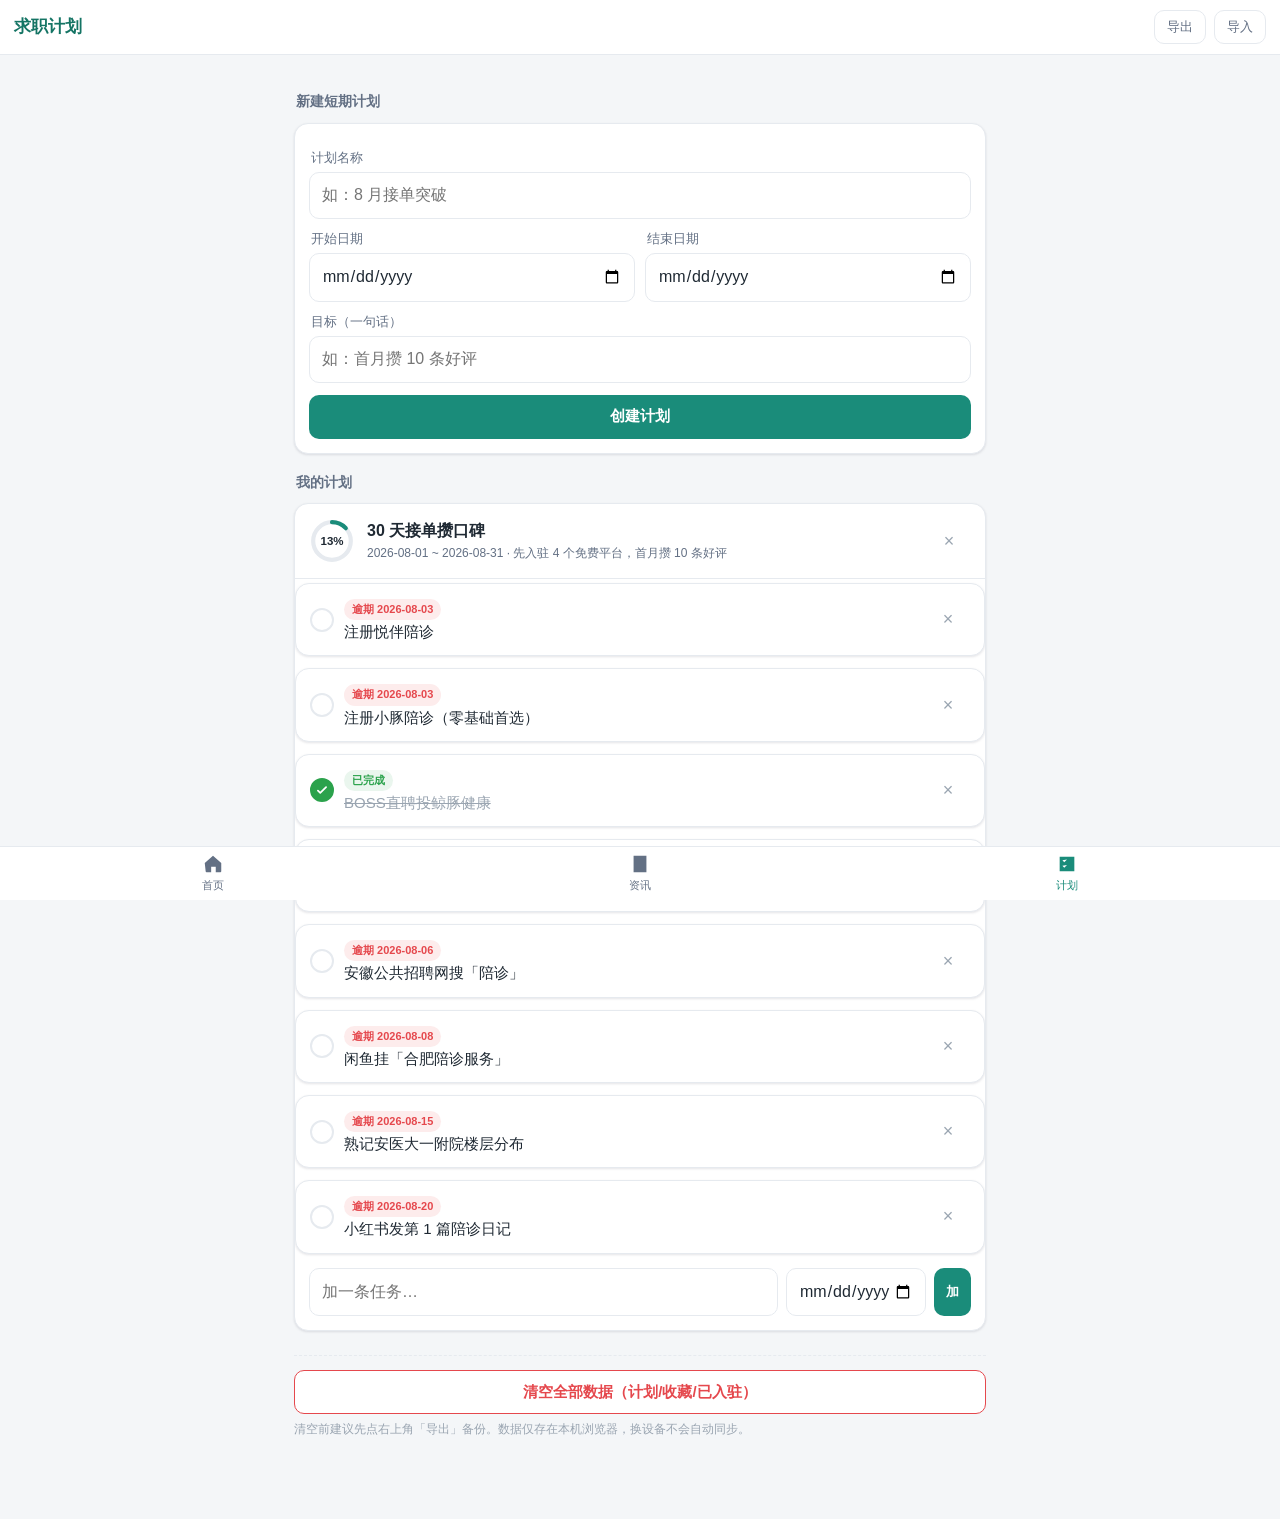
==== plan.html @ 1b73c47b "init: 帮老弟找工作 纯HTML工作台 V1 + 自动更新引擎" ====
<!DOCTYPE html>
<html lang="zh-CN">
<head>
  <meta charset="UTF-8">
  <meta name="viewport" content="width=device-width, initial-scale=1, viewport-fit=cover">
  <meta name="theme-color" content="#1A8C7A">
  <title>帮老弟找工作 · 求职计划</title>
  <link rel="stylesheet" href="assets/css/base.css">
  <link rel="stylesheet" href="assets/css/layout.css">
  <link rel="stylesheet" href="assets/css/components.css">
</head>
<body>
  <header class="topbar">
    <div class="topbar__title">求职计划</div>
    <div class="topbar__actions">
      <button class="iconbtn" id="btnExport">导出</button>
      <button class="iconbtn" id="btnImport">导入</button>
    </div>
  </header>

  <main class="container">
    <!-- 新建计划 -->
    <section class="section">
      <div class="section__title">新建短期计划</div>
      <form class="form-card" id="newPlan">
        <label>计划名称</label>
        <input name="title" placeholder="如：8 月接单突破" required>
        <div style="display:flex;gap:10px">
          <div style="flex:1"><label>开始日期</label><input name="start" type="date" required></div>
          <div style="flex:1"><label>结束日期</label><input name="end" type="date" required></div>
        </div>
        <label>目标（一句话）</label>
        <input name="goal" placeholder="如：首月攒 10 条好评">
        <button class="btn btn--block" type="submit" style="margin-top:12px">创建计划</button>
      </form>
    </section>

    <!-- 计划列表 -->
    <section class="section">
      <div class="section__title">我的计划</div>
      <div id="planList"></div>
    </section>

    <!-- 危险区：清空数据 -->
    <section class="danger-zone">
      <button class="btn btn--danger btn--block" id="btnClear">清空全部数据（计划/收藏/已入驻）</button>
      <p class="hint">清空前建议先点右上角「导出」备份。数据仅存在本机浏览器，换设备不会自动同步。</p>
    </section>
  </main>

  <input type="file" id="fileImport" accept="application/json" style="display:none">

  <nav class="tabbar">
    <a class="tab" data-nav="home" href="index.html"><svg viewBox="0 0 24 24"><path d="M3 11l9-8 9 8v9a1 1 0 0 1-1 1h-5v-6H10v6H5a1 1 0 0 1-1-1z"/></svg><span>首页</span></a>
    <a class="tab" data-nav="info" href="info.html"><svg viewBox="0 0 24 24"><path d="M5 3h14v18H5zM8 7h8v2H8zM8 11h8v2H8zM8 15h5v2H8z"/></svg><span>资讯</span></a>
    <a class="tab" data-nav="plan" href="plan.html"><svg viewBox="0 0 24 24"><path d="M4 4h16v16H4zM7 8l2 2 3-3M7 14l2 2 3-3M14 9h3v2h-3zM14 15h3v2h-3z"/></svg><span>计划</span></a>
  </nav>

  <script src="assets/js/store.js"></script>
  <script src="assets/js/app.js"></script>
  <script src="assets/js/plan.js"></script>
</body>
</html>
---- assets/css/base.css ----
/* =========================================================
 * base.css —— 设计变量 / 重置 / 基础排版
 * 维护：改配色改 :root；改全局字体/边距看 body
 * ======================================================= */
:root{
  /* 主色：医疗陪伴感 青绿 */
  --c-primary:#1A8C7A;
  --c-primary-d:#147464;
  --c-accent:#2F6FED;
  /* 状态色：红=逾期/支出，绿=完成/收入，橙=提醒 */
  --c-danger:#E5484D;
  --c-success:#2BA24C;
  --c-warn:#E8941A;
  /* 中性 */
  --bg:#F4F6F8;
  --card:#FFFFFF;
  --text:#1F2933;
  --text-2:#637084;
  --text-3:#9AA5B1;
  --line:#E6EAEF;
  /* 形状 */
  --radius:14px;
  --radius-sm:10px;
  --shadow:0 1px 3px rgba(20,30,50,.08),0 1px 2px rgba(20,30,50,.04);
  /* 最小点击区（移动端铁律） */
  --tap:44px;
}

*{box-sizing:border-box;margin:0;padding:0}
html{-webkit-text-size-adjust:100%;-webkit-tap-highlight-color:transparent}
body{
  font-family:-apple-system,BlinkMacSystemFont,"Segoe UI",Roboto,"PingFang SC","Microsoft YaHei",sans-serif;
  background:var(--bg);
  color:var(--text);
  font-size:15px;
  line-height:1.55;
  /* 给底部 Tab 留空间 + 适配安全区 */
  padding-bottom:calc(64px + env(safe-area-inset-bottom));
}
a{color:inherit;text-decoration:none}
img{max-width:100%}

/* 输入框：字号≥16px 防止 iOS 自动放大 */
input,select,textarea{
  font:inherit;
  font-size:16px;
  color:var(--text);
  width:100%;
  padding:10px 12px;
  border:1px solid var(--line);
  border-radius:var(--radius-sm);
  background:#fff;
  outline:none;
}
input:focus,select:focus,textarea:focus{border-color:var(--c-primary)}
textarea{resize:vertical;min-height:64px}
label{display:block;font-size:13px;color:var(--text-2);margin:10px 2px 4px}
---- assets/css/layout.css ----
/* =========================================================
 * layout.css —— 布局 / 响应式断点 / 顶栏 / 底部Tab
 * 维护：容器宽度改 .container；响应式断点统一在文件底部
 * ======================================================= */
.container{max-width:720px;margin:0 auto;padding:12px 14px 16px}

/* 顶部栏：置顶，含标题 + 备份按钮 */
.topbar{
  position:sticky;top:0;z-index:20;background:#fff;
  border-bottom:1px solid var(--line);
  display:flex;align-items:center;justify-content:space-between;
  padding:10px 14px;
  padding-top:calc(10px + env(safe-area-inset-top));
}
.topbar__title{font-weight:700;font-size:17px;color:var(--c-primary-d)}
.topbar__actions{display:flex;gap:8px}

/* 区块标题 */
.section{margin-top:18px}
.section__title{
  font-size:14px;color:var(--text-2);font-weight:600;
  margin:0 2px 10px;display:flex;align-items:center;gap:6px;
}
.section__title .count{
  margin-left:auto;font-size:12px;color:var(--text-3);font-weight:500;
}

/* 底部 Tab 导航（移动端） */
.tabbar{
  position:fixed;left:0;right:0;bottom:0;z-index:30;
  background:#fff;border-top:1px solid var(--line);
  display:flex;
  padding-bottom:env(safe-area-inset-bottom);
}
.tab{
  flex:1;display:flex;flex-direction:column;align-items:center;justify-content:center;
  gap:2px;min-height:var(--tap);color:var(--text-2);
  font-size:11px;padding:6px 0;
}
.tab svg{width:22px;height:22px;fill:currentColor}
.tab.is-active{color:var(--c-primary)}
.tab.is-active svg{fill:var(--c-primary)}

/* 两列网格（统计卡），桌面变三列 */
.grid2{display:grid;grid-template-columns:1fr 1fr;gap:12px}
.grid3{display:grid;grid-template-columns:1fr 1fr 1fr;gap:10px}

/* 快捷入口大按钮 */
.quick{display:grid;grid-template-columns:1fr 1fr;gap:12px}

/* 筛选 Tab：窄屏横向滚动 */
.filters{
  display:flex;gap:8px;overflow-x:auto;
  padding:2px 0 6px;-webkit-overflow-scrolling:touch;
  scrollbar-width:none;
}
.filters::-webkit-scrollbar{display:none}

/* ===== 响应式：≥768px 桌面 ===== */
@media(min-width:768px){
  .grid2{grid-template-columns:repeat(3,1fr)}
  .quick{grid-template-columns:repeat(3,1fr)}
  /* 桌面也可保留底部 Tab，这里仅放大间距 */
  .container{padding-top:18px}
}
---- assets/css/components.css ----
/* =========================================================
 * components.css —— 卡片 / 按钮 / 标签 / 进度环 / 列表 / 表单
 * 维护：新增组件样式放这里，类名用 BEM（block__el--mod）
 * ======================================================= */

/* 卡片 */
.card{
  background:var(--card);border:1px solid var(--line);
  border-radius:var(--radius);padding:14px;box-shadow:var(--shadow);
}
.card + .card{margin-top:12px}

/* 按钮 */
.btn{
  display:inline-flex;align-items:center;justify-content:center;gap:6px;
  min-height:var(--tap);padding:0 16px;
  border:none;border-radius:var(--radius-sm);
  background:var(--c-primary);color:#fff;font-size:15px;font-weight:600;
  cursor:pointer;
}
.btn:active{background:var(--c-primary-d)}
.btn--block{width:100%}
.btn--ghost{background:#fff;color:var(--c-primary);border:1px solid var(--c-primary)}
.btn--danger{background:#fff;color:var(--c-danger);border:1px solid var(--c-danger)}
.btn--sm{min-height:34px;padding:0 12px;font-size:13px}

/* 顶部小图标按钮（导出/导入） */
.iconbtn{
  min-height:34px;padding:0 12px;border-radius:var(--radius-sm);
  border:1px solid var(--line);background:#fff;color:var(--text-2);
  font-size:13px;cursor:pointer;
}
.iconbtn:active{background:var(--bg)}

/* 徽标 / 标签 */
.badge{
  display:inline-flex;align-items:center;
  font-size:11px;font-weight:600;padding:2px 8px;border-radius:999px;
  background:#EAF6F3;color:var(--c-primary-d);
}
.badge--hot{background:#FDECEC;color:var(--c-danger)}
.badge--warn{background:#FDF3E3;color:var(--c-warn)}
.badge--overdue{background:#FDECEC;color:var(--c-danger)}
.badge--today{background:#EAF1FE;color:var(--c-accent)}
.badge--done{background:#EAF6EE;color:var(--c-success)}

/* 筛选可点标签 */
.chip{
  flex:0 0 auto;min-height:36px;padding:0 14px;
  border:1px solid var(--line);border-radius:999px;
  background:#fff;color:var(--text-2);font-size:13px;cursor:pointer;white-space:nowrap;
}
.chip.is-active{background:var(--c-primary);color:#fff;border-color:var(--c-primary)}

/* 进度环（内联 SVG） */
.ring{width:46px;height:46px;flex:0 0 auto}
.ring__bg{fill:none;stroke:var(--line);stroke-width:4}
.ring__fg{fill:none;stroke:var(--c-primary);stroke-width:4;stroke-linecap:round;transition:stroke-dashoffset .4s}
.ring__txt{font-size:11px;text-anchor:middle;fill:var(--text);font-weight:600}

/* 星级 */
.stars{display:inline-flex;gap:1px}
.star{width:14px;height:14px;fill:var(--line)}
.star--on{fill:var(--c-warn)}

/* 资讯卡 */
.info-card{position:relative}
.info-card__head{display:flex;align-items:center;gap:8px;flex-wrap:wrap}
.info-card__name{font-size:16px;font-weight:700}
.info-card__row{margin-top:8px;font-size:13px;color:var(--text-2);display:flex;gap:6px}
.info-card__row b{color:var(--text);font-weight:600;flex:0 0 64px}
.info-card__note{margin-top:8px;font-size:12px;color:var(--text-3);background:var(--bg);padding:6px 8px;border-radius:8px}
.info-card__acts{margin-top:10px;display:flex;gap:8px}
.mini-toggle{
  flex:1;min-height:38px;border:1px solid var(--line);border-radius:var(--radius-sm);
  background:#fff;color:var(--text-2);font-size:13px;cursor:pointer;
}
.mini-toggle.is-on{background:var(--c-primary);color:#fff;border-color:var(--c-primary)}

/* 任务行 */
.task{display:flex;align-items:center;gap:10px;padding:12px 14px}
.task__check{
  width:24px;height:24px;border-radius:50%;border:2px solid var(--line);
  flex:0 0 auto;cursor:pointer;display:flex;align-items:center;justify-content:center;
}
.task__check.is-done{border-color:var(--c-success);background:var(--c-success)}
.task__check.is-done svg{fill:#fff}
.task__body{flex:1;min-width:0}
.task__text{font-size:15px}
.task.is-done .task__text{color:var(--text-3);text-decoration:line-through}
.task__meta{font-size:12px;color:var(--text-3);margin-top:2px}
.task__del{color:var(--text-3);min-width:var(--tap);min-height:var(--tap);background:none;border:none;cursor:pointer;font-size:18px}

/* 今日待处理项 */
.today-item{display:flex;align-items:center;gap:10px;padding:12px 14px}
.today-item__body{flex:1}
.today-item__plan{font-size:11px;color:var(--text-3)}

/* 空状态 */
.empty{text-align:center;color:var(--text-3);padding:28px 12px;font-size:14px}

/* 统计卡 */
.stat{background:#fff;border:1px solid var(--line);border-radius:var(--radius);padding:14px;text-align:center;box-shadow:var(--shadow)}
.stat__num{font-size:24px;font-weight:700;color:var(--c-primary)}
.stat__label{font-size:12px;color:var(--text-2);margin-top:2px}

/* 快捷入口 */
.quick__item{
  background:#fff;border:1px solid var(--line);border-radius:var(--radius);
  padding:16px 14px;display:flex;align-items:center;gap:10px;box-shadow:var(--shadow);
}
.quick__item svg{width:26px;height:26px;fill:var(--c-primary);flex:0 0 auto}
.quick__item b{font-size:15px}
.quick__item span{display:block;font-size:11px;color:var(--text-2)}

/* 表单块 */
.form-card{background:#fff;border:1px solid var(--line);border-radius:var(--radius);padding:14px;box-shadow:var(--shadow)}
.hint{font-size:12px;color:var(--text-3);margin-top:6px}
.danger-zone{margin-top:24px;border-top:1px dashed var(--line);padding-top:14px}
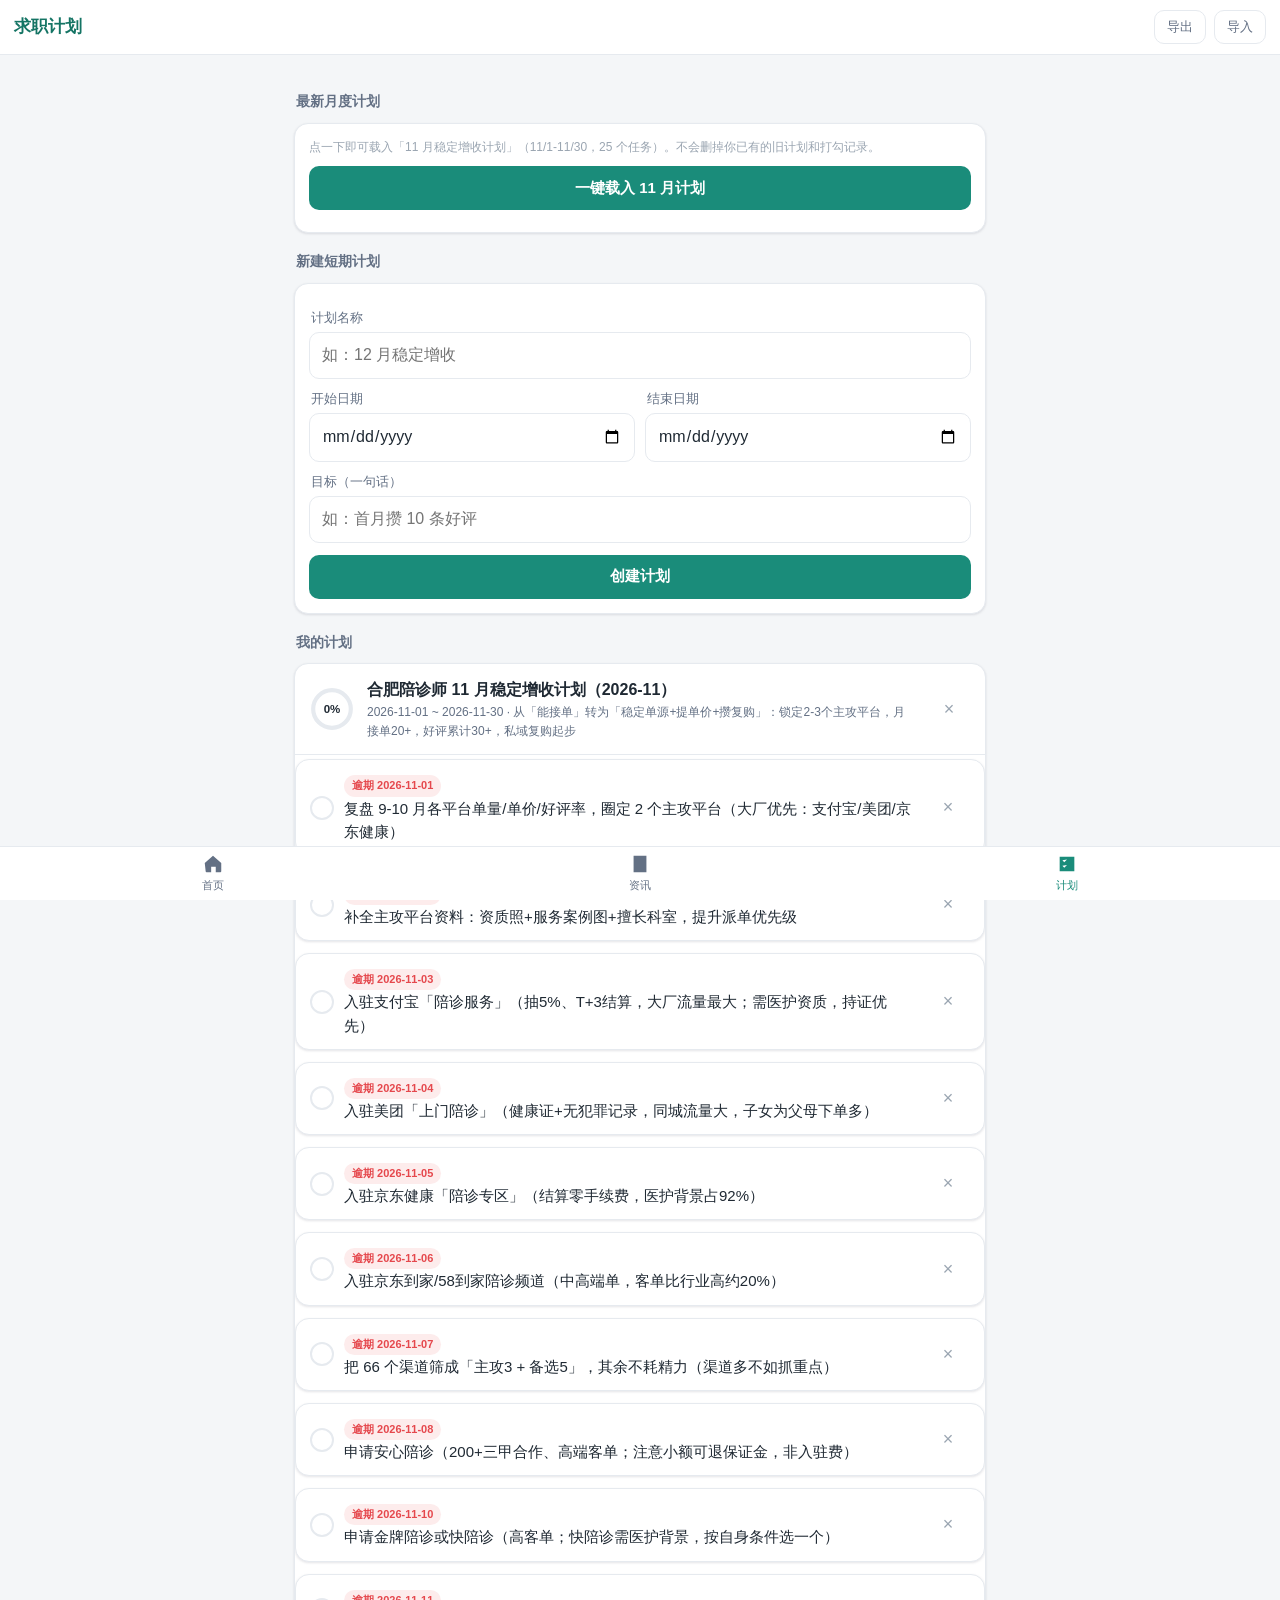
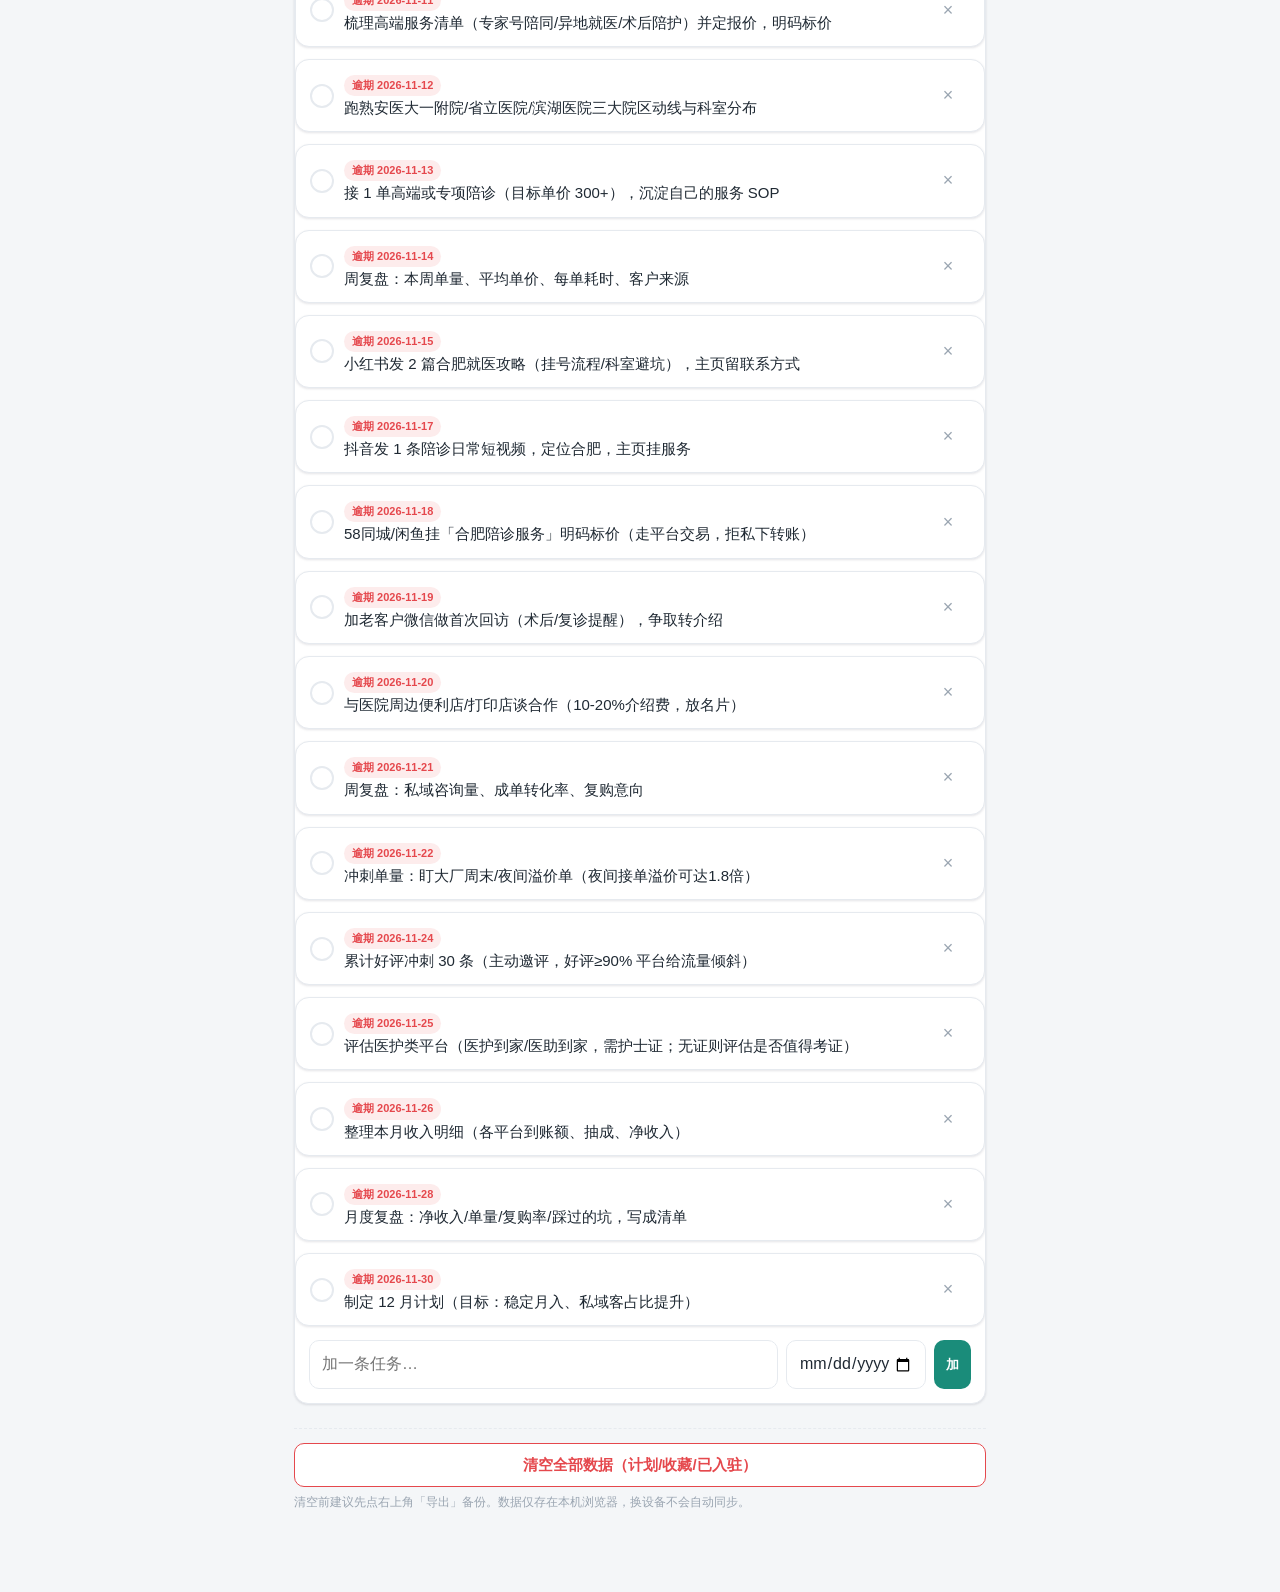
==== commit f9e87e6e: "feat: 11月计划整体更新（25任务）+ 一键载入按钮 + 月度生成脚本" ====
--- a/plan.html
+++ b/plan.html
@@ -19,12 +19,22 @@
   </header>
 
   <main class="container">
+    <!-- 一键载入最新月度计划（不删已有计划与打勾记录） -->
+    <section class="section">
+      <div class="section__title">最新月度计划</div>
+      <div class="form-card">
+        <p class="hint" style="margin:0 0 10px">点一下即可载入「11 月稳定增收计划」（11/1-11/30，25 个任务）。不会删掉你已有的旧计划和打勾记录。</p>
+        <button class="btn btn--block" id="btnLoadMonth" type="button">一键载入 11 月计划</button>
+        <p class="hint" id="loadMonthMsg" style="margin:8px 0 0"></p>
+      </div>
+    </section>
+
     <!-- 新建计划 -->
     <section class="section">
       <div class="section__title">新建短期计划</div>
       <form class="form-card" id="newPlan">
         <label>计划名称</label>
-        <input name="title" placeholder="如：8 月接单突破" required>
+        <input name="title" placeholder="如：12 月稳定增收" required>
         <div style="display:flex;gap:10px">
           <div style="flex:1"><label>开始日期</label><input name="start" type="date" required></div>
           <div style="flex:1"><label>结束日期</label><input name="end" type="date" required></div>
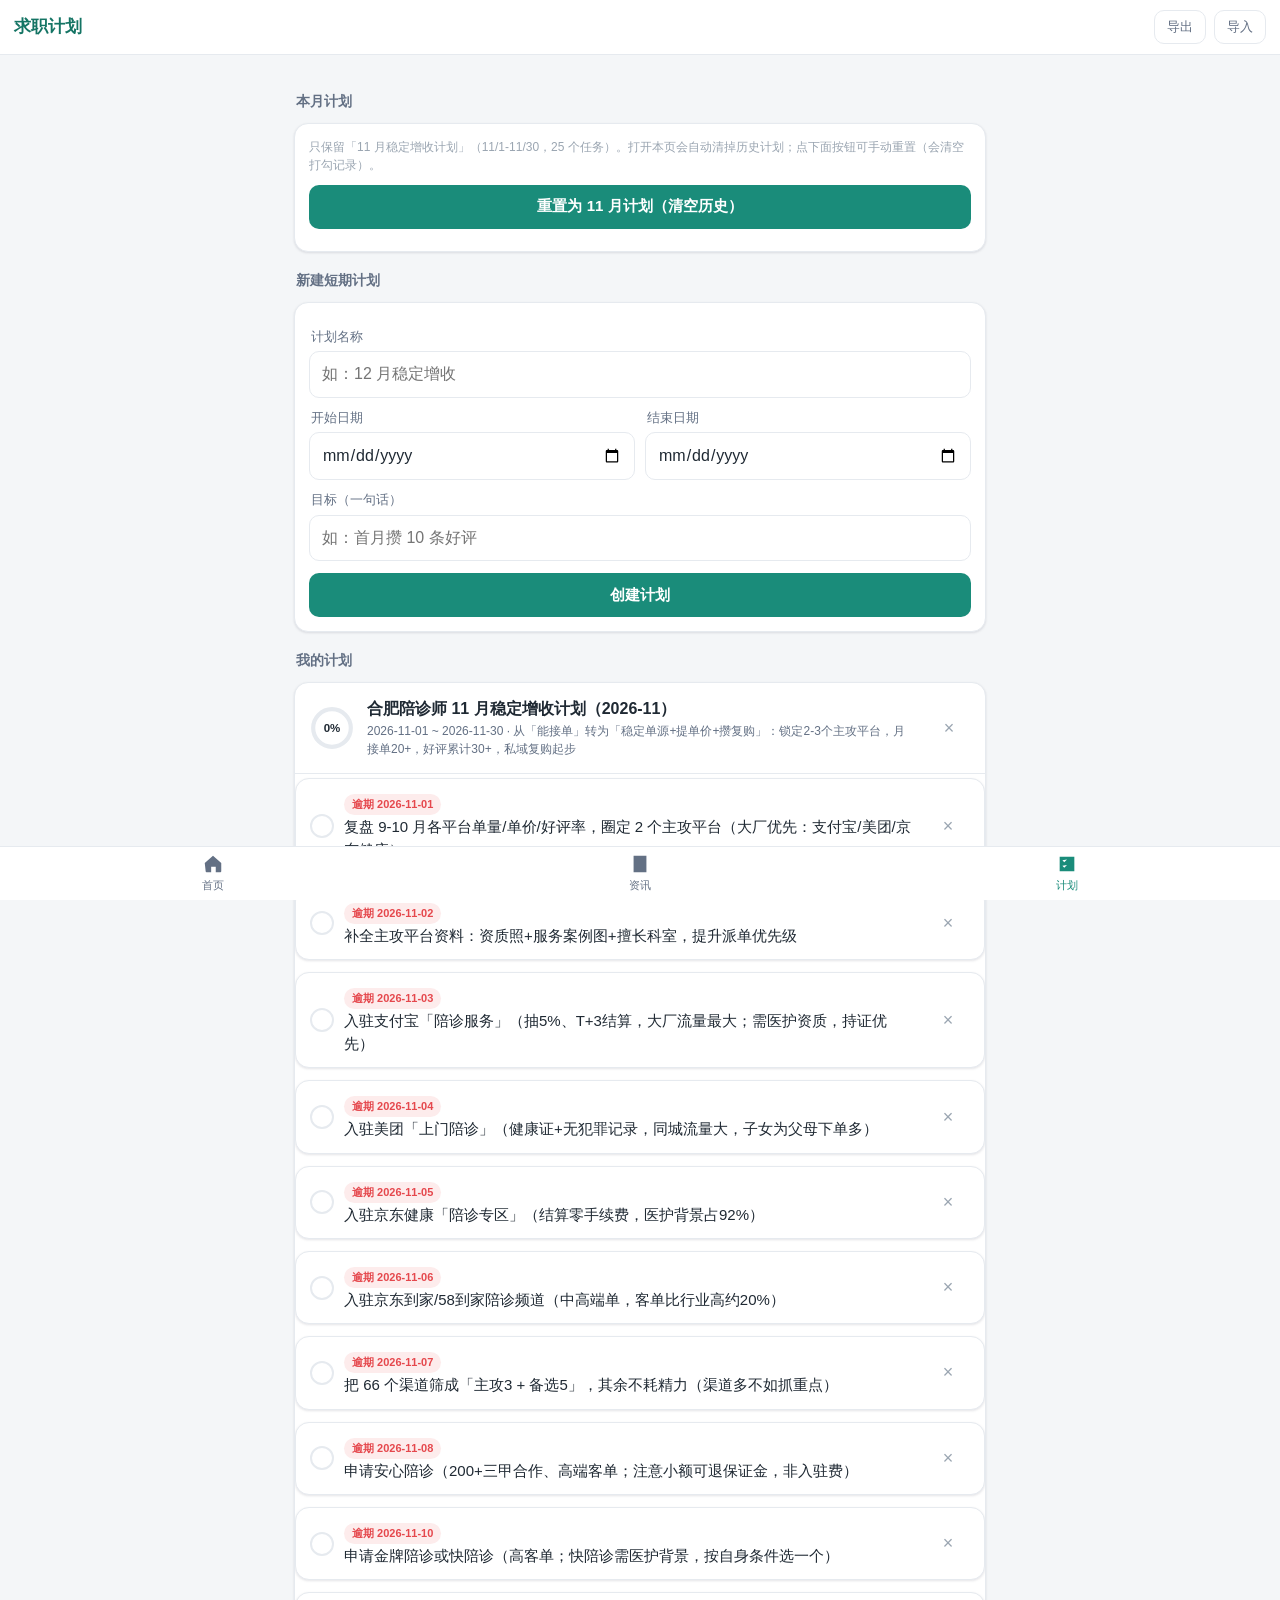
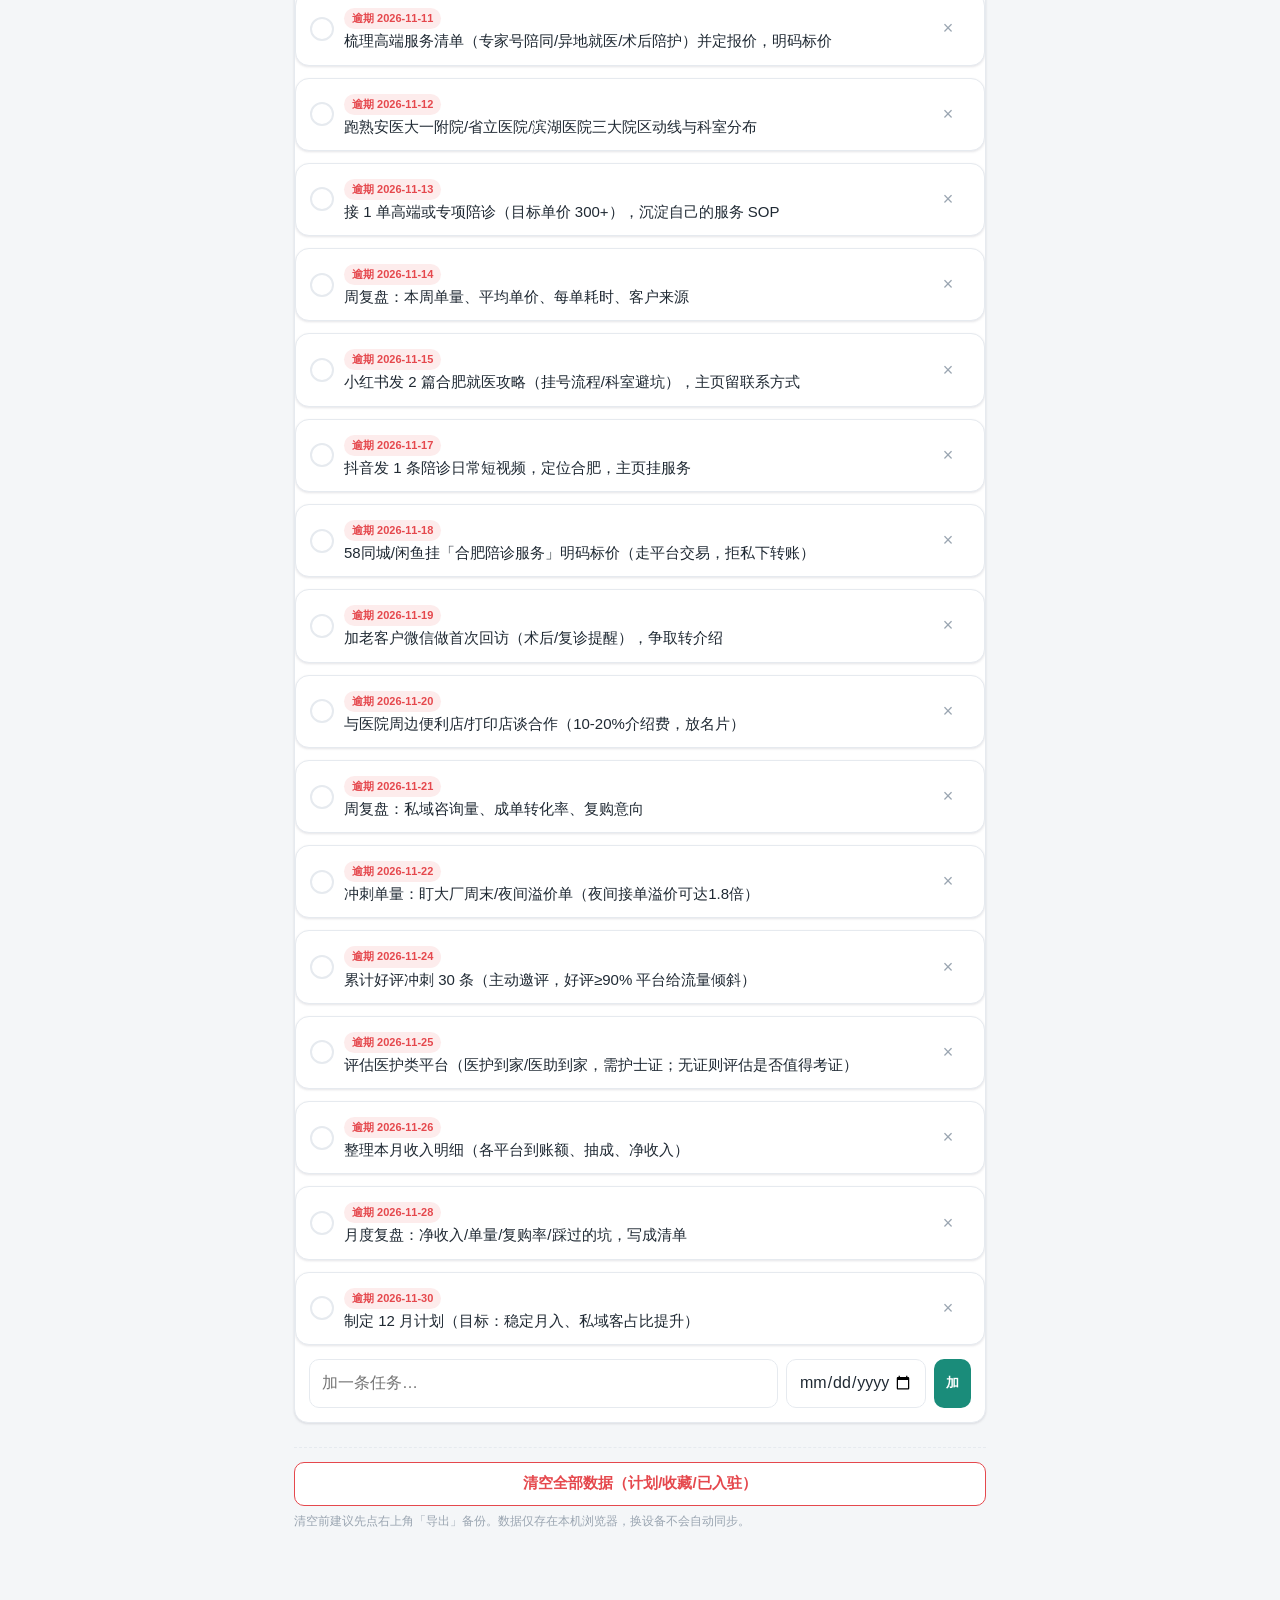
==== commit c7c83fc4: "feat: 清空历史计划，只保留本月计划（一次性迁移 + 重置按钮）" ====
--- a/plan.html
+++ b/plan.html
@@ -19,12 +19,12 @@
   </header>
 
   <main class="container">
-    <!-- 一键载入最新月度计划（不删已有计划与打勾记录） -->
+    <!-- 本月计划：只保留本月这一份，历史计划自动清理 -->
     <section class="section">
-      <div class="section__title">最新月度计划</div>
+      <div class="section__title">本月计划</div>
       <div class="form-card">
-        <p class="hint" style="margin:0 0 10px">点一下即可载入「11 月稳定增收计划」（11/1-11/30，25 个任务）。不会删掉你已有的旧计划和打勾记录。</p>
-        <button class="btn btn--block" id="btnLoadMonth" type="button">一键载入 11 月计划</button>
+        <p class="hint" style="margin:0 0 10px">只保留「11 月稳定增收计划」（11/1-11/30，25 个任务）。打开本页会自动清掉历史计划；点下面按钮可手动重置（会清空打勾记录）。</p>
+        <button class="btn btn--block" id="btnLoadMonth" type="button">重置为 11 月计划（清空历史）</button>
         <p class="hint" id="loadMonthMsg" style="margin:8px 0 0"></p>
       </div>
     </section>
